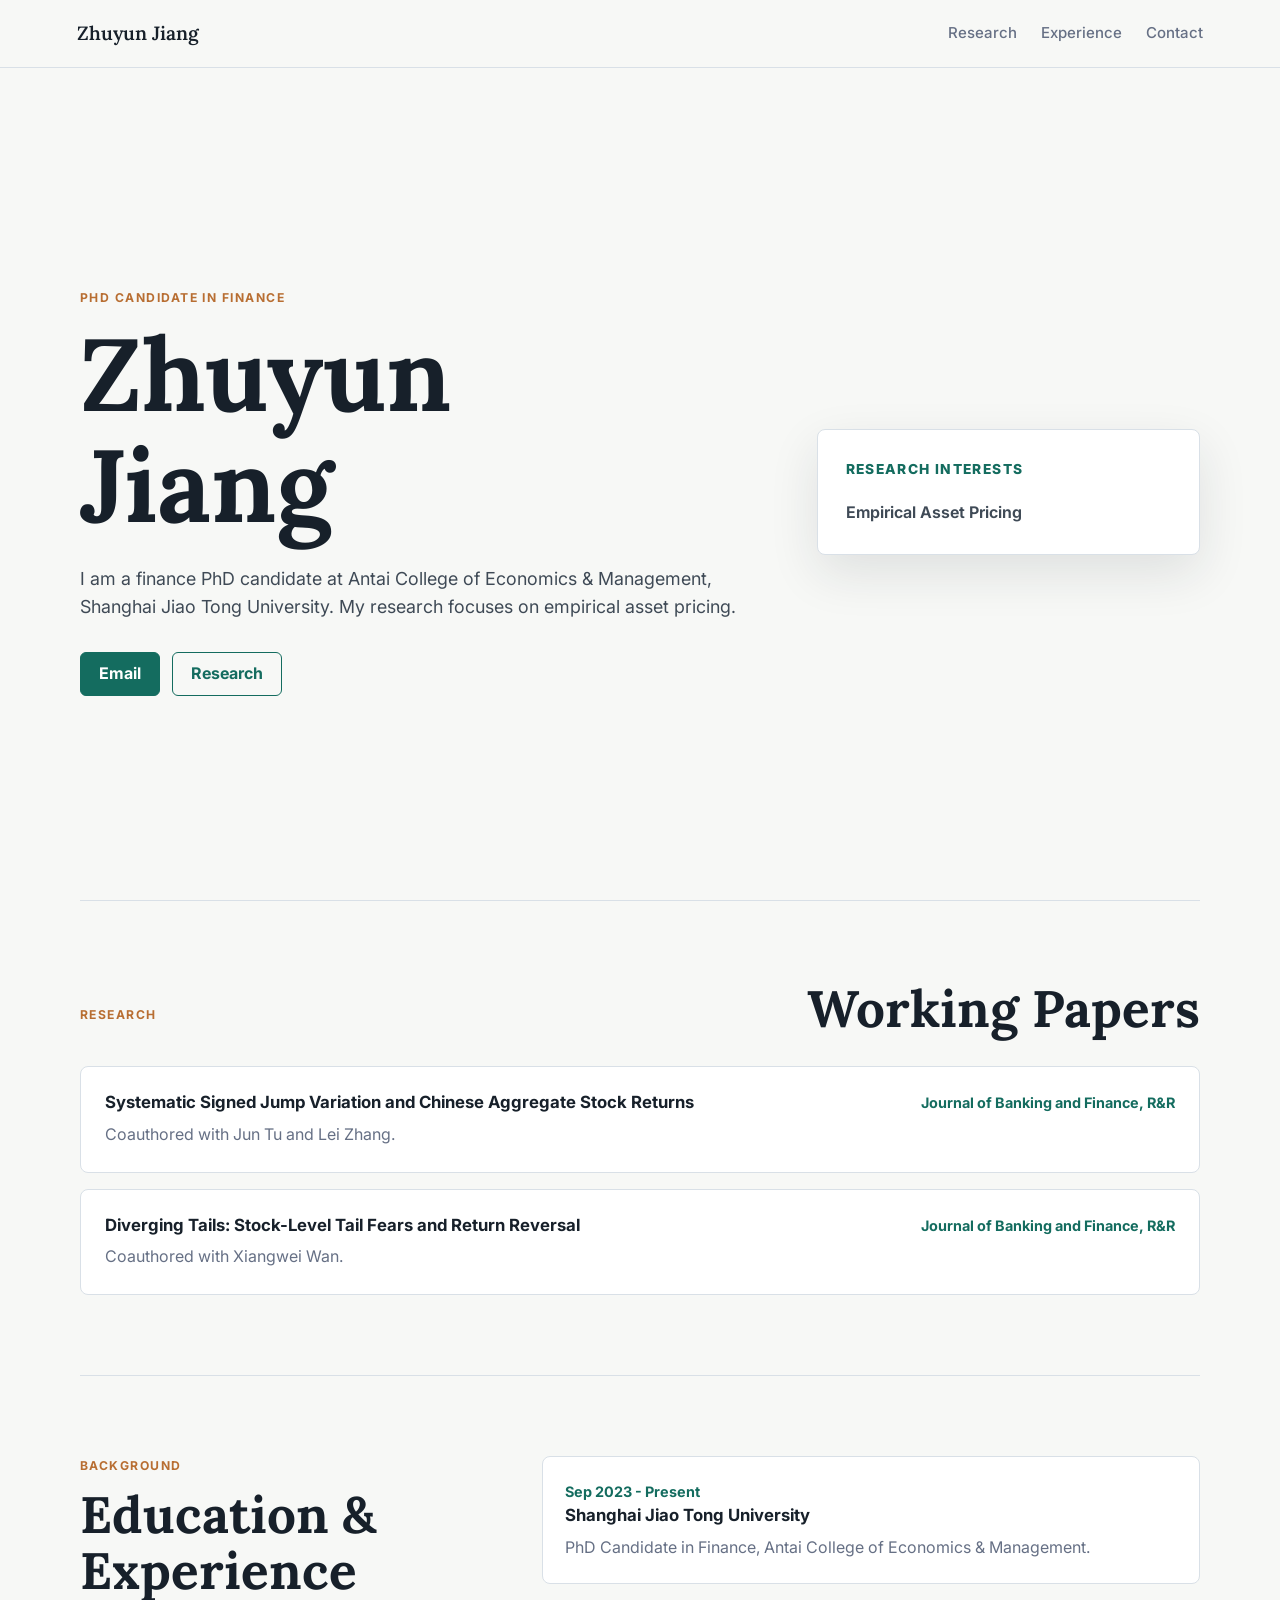
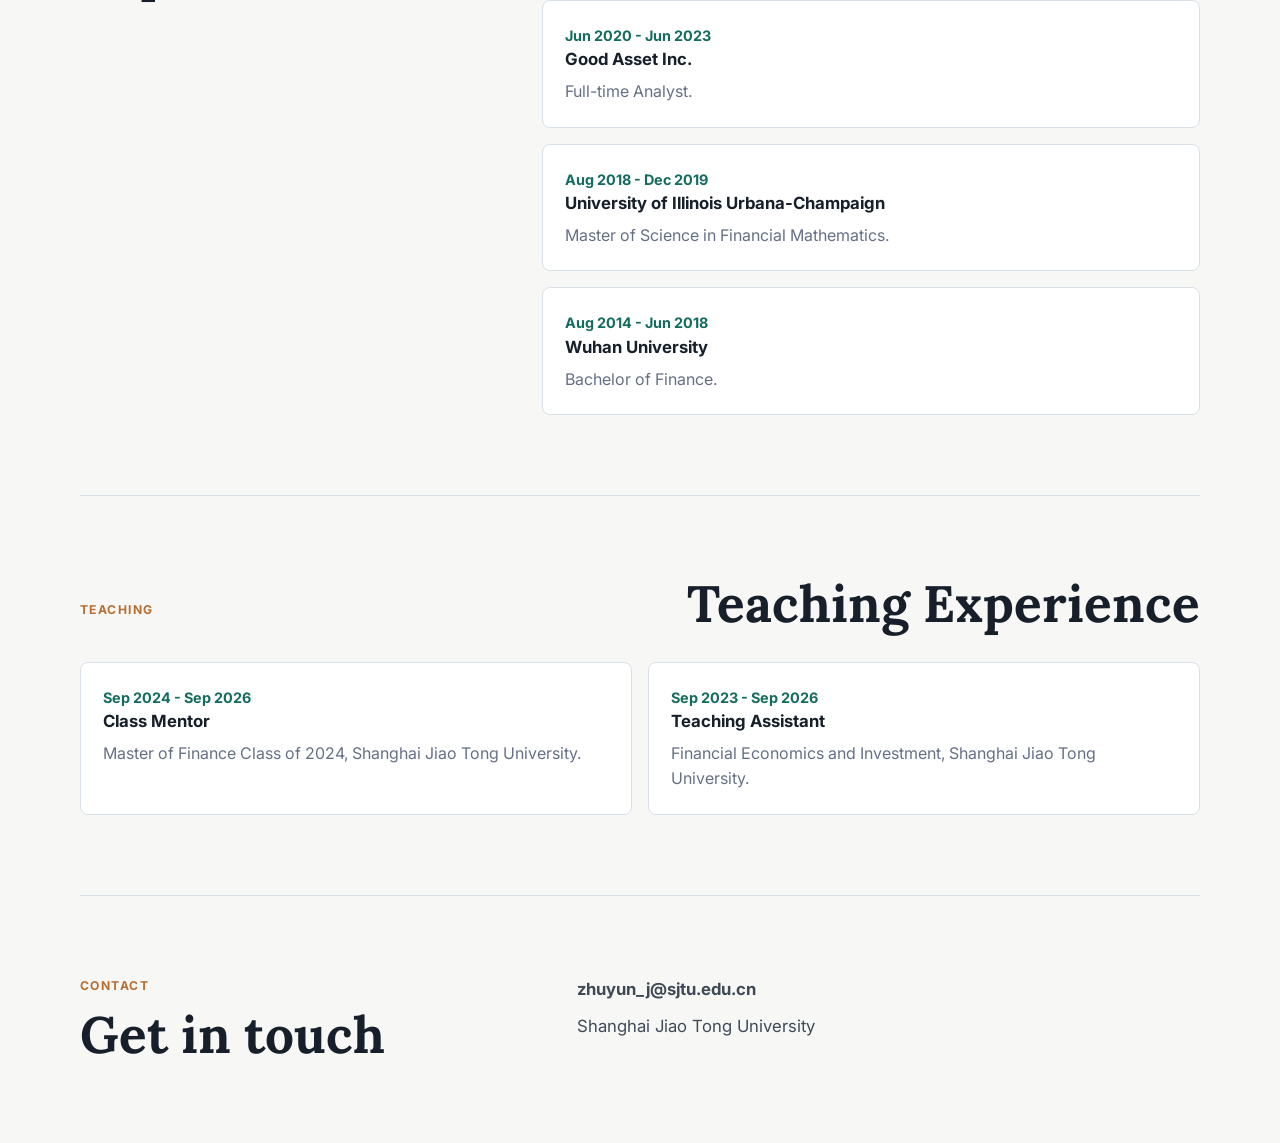
==== index.html @ d1f3a065 "Add files via upload" ====
<!DOCTYPE html>
<html lang="en">
<head>
  <meta charset="UTF-8">
  <meta name="viewport" content="width=device-width, initial-scale=1.0">
  <title>Zhuyun Jiang | Finance Researcher</title>
  <link rel="preconnect" href="https://fonts.googleapis.com">
  <link rel="preconnect" href="https://fonts.gstatic.com" crossorigin>
  <link href="https://fonts.googleapis.com/css2?family=Inter:wght@400;500;600;700&family=Lora:wght@500;600&display=swap" rel="stylesheet">
  <link rel="stylesheet" href="styles.css">
</head>
<body>
  <header class="site-header">
    <a class="brand" href="#top">Zhuyun Jiang</a>
    <nav aria-label="Primary navigation">
      <a href="#research">Research</a>
      <a href="#experience">Experience</a>
      <a href="#contact">Contact</a>
    </nav>
  </header>

  <main id="top">
    <section class="hero">
      <div class="hero-copy">
        <p class="eyebrow">PhD Candidate in Finance</p>
        <h1>Zhuyun Jiang</h1>
        <p class="lead">
          I am a finance PhD candidate at Antai College of Economics &amp; Management,
          Shanghai Jiao Tong University. My research focuses on empirical asset
          pricing.
        </p>
        <div class="hero-actions" aria-label="Contact actions">
          <a class="button primary" href="mailto:zhuyun_j@sjtu.edu.cn">Email</a>
          <a class="button secondary" href="#research">Research</a>
        </div>
      </div>
      <aside class="research-panel" aria-label="Research interests">
        <p class="panel-label">Research Interests</p>
        <ul>
          <li>Empirical Asset Pricing</li>
        </ul>
      </aside>
    </section>

    <section class="section" id="research">
      <div class="section-heading">
        <p class="section-label">Research</p>
        <h2>Working Papers</h2>
      </div>
      <div class="paper-list">
        <article class="paper">
          <div>
            <h3>Systematic Signed Jump Variation and Chinese Aggregate Stock Returns</h3>
            <p>Coauthored with Jun Tu and Lei Zhang.</p>
          </div>
          <span>Journal of Banking and Finance, R&amp;R</span>
        </article>
        <article class="paper">
          <div>
            <h3>Diverging Tails: Stock-Level Tail Fears and Return Reversal</h3>
            <p>Coauthored with Xiangwei Wan.</p>
          </div>
          <span>Journal of Banking and Finance, R&amp;R</span>
        </article>
      </div>
    </section>

    <section class="section split" id="experience">
      <div class="section-heading">
        <p class="section-label">Background</p>
        <h2>Education &amp; Experience</h2>
      </div>
      <div class="timeline">
        <article>
          <time>Sep 2023 - Present</time>
          <h3>Shanghai Jiao Tong University</h3>
          <p>PhD Candidate in Finance, Antai College of Economics &amp; Management.</p>
        </article>
        <article>
          <time>Jun 2020 - Jun 2023</time>
          <h3>Good Asset Inc.</h3>
          <p>Full-time Analyst.</p>
        </article>
        <article>
          <time>Aug 2018 - Dec 2019</time>
          <h3>University of Illinois Urbana-Champaign</h3>
          <p>Master of Science in Financial Mathematics.</p>
        </article>
        <article>
          <time>Aug 2014 - Jun 2018</time>
          <h3>Wuhan University</h3>
          <p>Bachelor of Finance.</p>
        </article>
      </div>
    </section>

    <section class="section teaching" id="teaching">
      <div class="section-heading">
        <p class="section-label">Teaching</p>
        <h2>Teaching Experience</h2>
      </div>
      <div class="teaching-grid">
        <article>
          <time>Sep 2024 - Sep 2026</time>
          <h3>Class Mentor</h3>
          <p>Master of Finance Class of 2024, Shanghai Jiao Tong University.</p>
        </article>
        <article>
          <time>Sep 2023 - Sep 2026</time>
          <h3>Teaching Assistant</h3>
          <p>Financial Economics and Investment, Shanghai Jiao Tong University.</p>
        </article>
      </div>
    </section>

    <section class="section contact" id="contact">
      <div>
        <p class="section-label">Contact</p>
        <h2>Get in touch</h2>
      </div>
      <address>
        <a href="mailto:zhuyun_j@sjtu.edu.cn">zhuyun_j@sjtu.edu.cn</a>
        <span>Shanghai Jiao Tong University</span>
      </address>
    </section>
  </main>
</body>
</html>
---- styles.css ----
:root {
  --ink: #17202a;
  --muted: #667085;
  --line: #d9e0e7;
  --paper: #f7f8f6;
  --surface: #ffffff;
  --accent: #146c5f;
  --accent-dark: #0f4d45;
  --warm: #b86e32;
  --shadow: 0 18px 50px rgba(23, 32, 42, 0.11);
}

* {
  box-sizing: border-box;
}

html {
  scroll-behavior: smooth;
}

body {
  margin: 0;
  color: var(--ink);
  background: var(--paper);
  font-family: Inter, system-ui, -apple-system, BlinkMacSystemFont, "Segoe UI", sans-serif;
  line-height: 1.6;
}

a {
  color: inherit;
  text-decoration: none;
}

.site-header {
  position: sticky;
  top: 0;
  z-index: 10;
  display: flex;
  align-items: center;
  justify-content: space-between;
  min-height: 68px;
  padding: 0 6vw;
  background: rgba(247, 248, 246, 0.92);
  border-bottom: 1px solid var(--line);
  backdrop-filter: blur(14px);
}

.brand {
  font-family: Lora, Georgia, serif;
  font-size: 1.2rem;
  font-weight: 600;
}

nav {
  display: flex;
  gap: 24px;
  color: var(--muted);
  font-size: 0.94rem;
  font-weight: 500;
}

nav a:hover,
address a:hover {
  color: var(--accent);
}

main {
  width: min(1120px, 88vw);
  margin: 0 auto;
}

.hero {
  display: grid;
  grid-template-columns: minmax(0, 1fr) minmax(280px, 0.56fr);
  gap: 52px;
  align-items: center;
  min-height: calc(100vh - 68px);
  padding: 58px 0 42px;
}

.eyebrow,
.section-label {
  margin: 0 0 12px;
  color: var(--warm);
  font-size: 0.76rem;
  font-weight: 700;
  letter-spacing: 0.12em;
  text-transform: uppercase;
}

h1,
h2,
h3,
p {
  margin-top: 0;
}

h1,
h2 {
  font-family: Lora, Georgia, serif;
  line-height: 1.08;
}

h1 {
  max-width: 620px;
  margin-bottom: 24px;
  font-size: clamp(3rem, 8vw, 6.7rem);
}

h2 {
  margin-bottom: 0;
  font-size: clamp(2rem, 4vw, 3.4rem);
}

h3 {
  margin-bottom: 8px;
  font-size: 1.05rem;
  line-height: 1.35;
}

.lead {
  max-width: 670px;
  color: #3f4a56;
  font-size: 1.12rem;
}

.hero-actions {
  display: flex;
  flex-wrap: wrap;
  gap: 12px;
  margin-top: 30px;
}

.button {
  display: inline-flex;
  align-items: center;
  justify-content: center;
  min-height: 44px;
  padding: 0 18px;
  border: 1px solid var(--accent);
  border-radius: 6px;
  font-weight: 700;
}

.button.primary {
  color: white;
  background: var(--accent);
}

.button.primary:hover {
  background: var(--accent-dark);
}

.button.secondary {
  color: var(--accent);
  background: transparent;
}

.research-panel {
  padding: 28px;
  background: var(--surface);
  border: 1px solid var(--line);
  border-radius: 8px;
  box-shadow: var(--shadow);
}

.panel-label {
  margin-bottom: 20px;
  color: var(--accent);
  font-size: 0.86rem;
  font-weight: 800;
  letter-spacing: 0.1em;
  text-transform: uppercase;
}

.research-panel ul {
  display: grid;
  gap: 14px;
  margin: 0;
  padding: 0;
  list-style: none;
}

.research-panel li {
  padding-bottom: 14px;
  border-bottom: 1px solid var(--line);
  color: #3f4a56;
  font-weight: 650;
}

.research-panel li:last-child {
  padding-bottom: 0;
  border-bottom: 0;
}

.section {
  padding: 80px 0;
  border-top: 1px solid var(--line);
}

.contact {
  display: grid;
  grid-template-columns: 0.72fr 1fr;
  gap: 48px;
  align-items: start;
}

.contact address {
  max-width: 700px;
  color: #3f4a56;
  font-size: 1.05rem;
}

.section-heading {
  display: flex;
  align-items: end;
  justify-content: space-between;
  gap: 28px;
  margin-bottom: 30px;
}

.paper-list,
.timeline,
.teaching-grid {
  display: grid;
  gap: 16px;
}

.paper,
.timeline article,
.teaching-grid article {
  background: var(--surface);
  border: 1px solid var(--line);
  border-radius: 8px;
}

.paper {
  display: grid;
  grid-template-columns: 1fr auto;
  gap: 28px;
  align-items: start;
  padding: 24px;
}

.paper p,
.timeline p,
.teaching-grid p {
  margin-bottom: 0;
  color: var(--muted);
}

.paper span,
time {
  color: var(--accent);
  font-size: 0.9rem;
  font-weight: 700;
  white-space: nowrap;
}

.split {
  display: grid;
  grid-template-columns: 0.62fr 1fr;
  gap: 54px;
}

.split .section-heading {
  display: block;
  margin-bottom: 0;
}

.timeline article,
.teaching-grid article {
  padding: 22px;
}

.teaching-grid {
  grid-template-columns: repeat(2, minmax(0, 1fr));
}

address {
  display: grid;
  gap: 10px;
  font-style: normal;
}

address a {
  font-weight: 700;
}

@media (max-width: 860px) {
  .site-header {
    align-items: flex-start;
    flex-direction: column;
    gap: 10px;
    padding-top: 14px;
    padding-bottom: 14px;
  }

  nav {
    width: 100%;
    gap: 14px;
    overflow-x: auto;
    padding-bottom: 2px;
  }

  .hero,
  .split,
  .contact {
    grid-template-columns: 1fr;
  }

  .hero {
    min-height: auto;
    padding-top: 44px;
  }

  .paper,
  .teaching-grid {
    grid-template-columns: 1fr;
  }

  .paper span,
  time {
    white-space: normal;
  }

  .section {
    padding: 58px 0;
  }
}

@media (max-width: 520px) {
  main {
    width: min(100% - 32px, 1120px);
  }

  h1 {
    font-size: 3rem;
  }

  .lead {
    font-size: 1rem;
  }
}
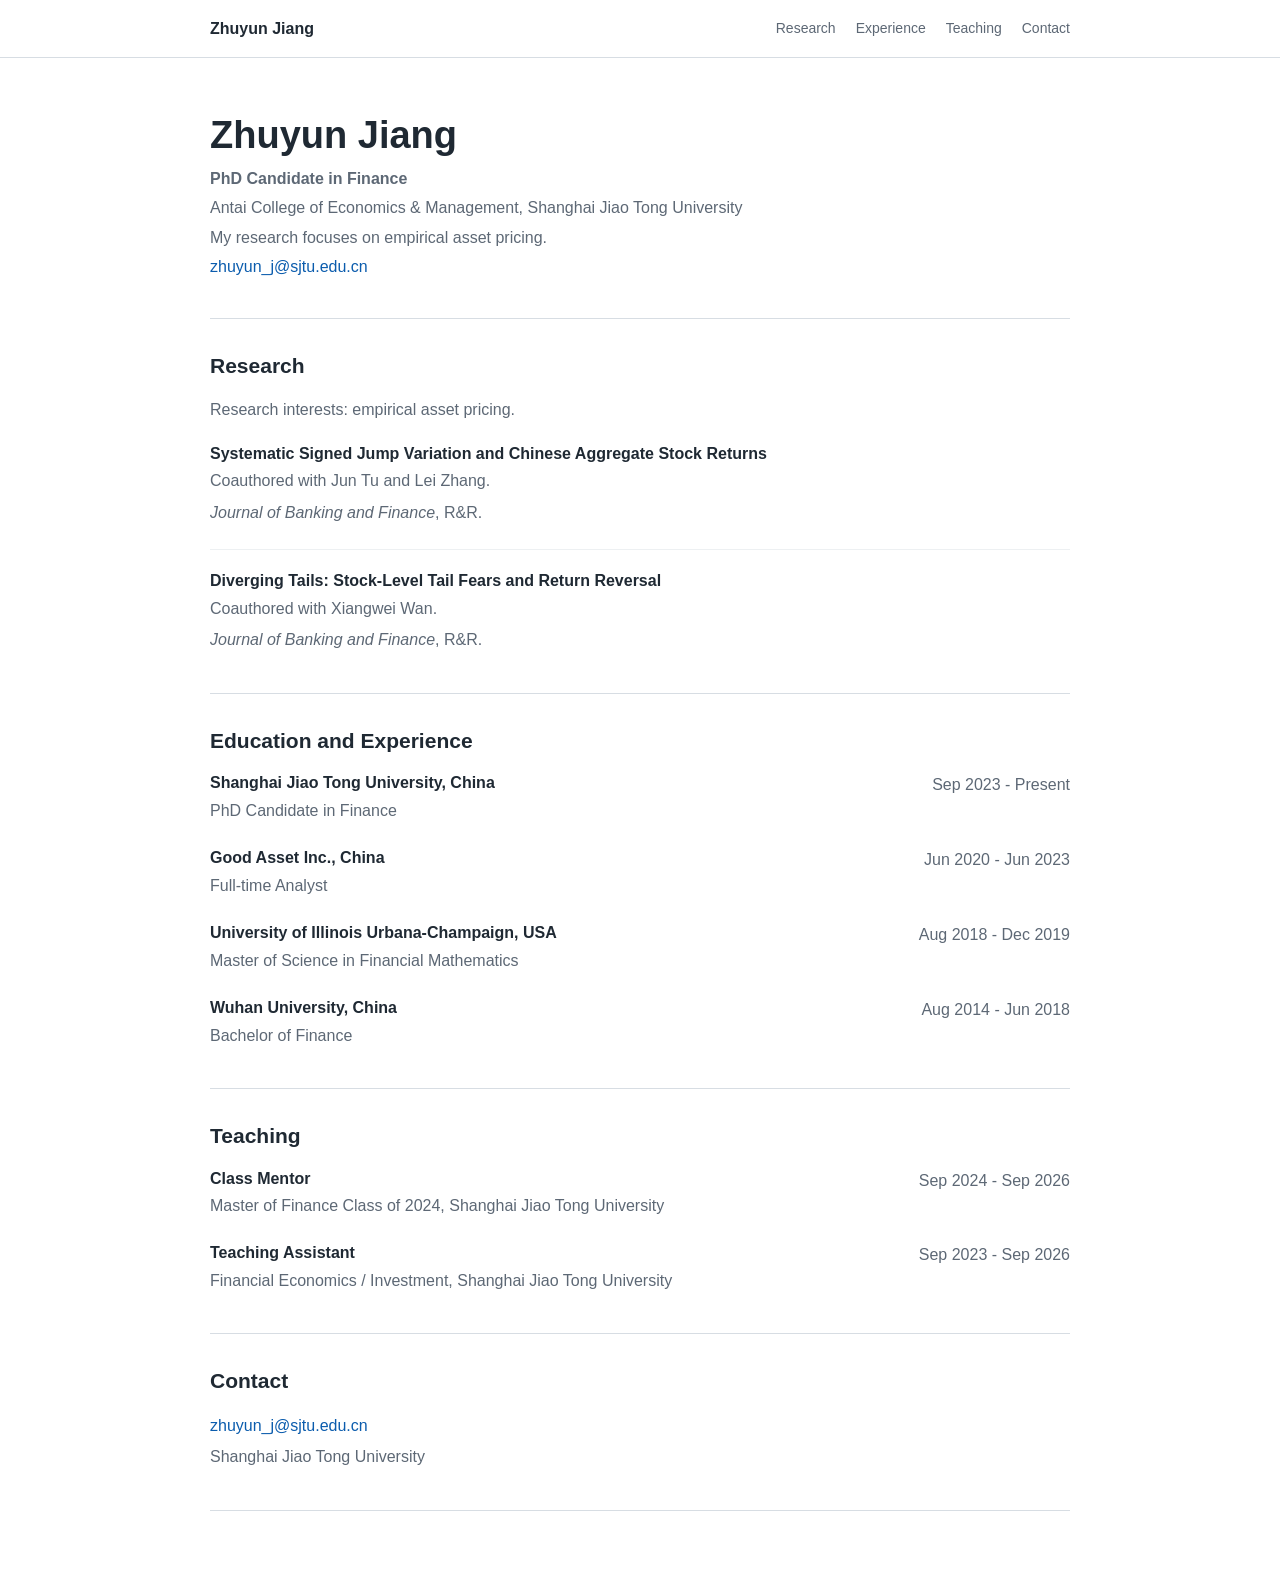
==== commit 0748d34c: "Add files via upload" ====
--- a/index.html
+++ b/index.html
@@ -3,125 +3,100 @@
 <head>
   <meta charset="UTF-8">
   <meta name="viewport" content="width=device-width, initial-scale=1.0">
-  <title>Zhuyun Jiang | Finance Researcher</title>
-  <link rel="preconnect" href="https://fonts.googleapis.com">
-  <link rel="preconnect" href="https://fonts.gstatic.com" crossorigin>
-  <link href="https://fonts.googleapis.com/css2?family=Inter:wght@400;500;600;700&family=Lora:wght@500;600&display=swap" rel="stylesheet">
+  <title>Zhuyun Jiang</title>
   <link rel="stylesheet" href="styles.css">
 </head>
 <body>
   <header class="site-header">
-    <a class="brand" href="#top">Zhuyun Jiang</a>
+    <a class="site-name" href="#top">Zhuyun Jiang</a>
     <nav aria-label="Primary navigation">
       <a href="#research">Research</a>
       <a href="#experience">Experience</a>
+      <a href="#teaching">Teaching</a>
       <a href="#contact">Contact</a>
     </nav>
   </header>
 
   <main id="top">
-    <section class="hero">
-      <div class="hero-copy">
-        <p class="eyebrow">PhD Candidate in Finance</p>
-        <h1>Zhuyun Jiang</h1>
-        <p class="lead">
-          I am a finance PhD candidate at Antai College of Economics &amp; Management,
-          Shanghai Jiao Tong University. My research focuses on empirical asset
-          pricing.
-        </p>
-        <div class="hero-actions" aria-label="Contact actions">
-          <a class="button primary" href="mailto:zhuyun_j@sjtu.edu.cn">Email</a>
-          <a class="button secondary" href="#research">Research</a>
-        </div>
-      </div>
-      <aside class="research-panel" aria-label="Research interests">
-        <p class="panel-label">Research Interests</p>
-        <ul>
-          <li>Empirical Asset Pricing</li>
-        </ul>
-      </aside>
+    <section class="intro">
+      <h1>Zhuyun Jiang</h1>
+      <p class="title">PhD Candidate in Finance</p>
+      <p>Antai College of Economics &amp; Management, Shanghai Jiao Tong University</p>
+      <p>My research focuses on empirical asset pricing.</p>
+      <p><a href="mailto:zhuyun_j@sjtu.edu.cn">zhuyun_j@sjtu.edu.cn</a></p>
     </section>
 
-    <section class="section" id="research">
-      <div class="section-heading">
-        <p class="section-label">Research</p>
-        <h2>Working Papers</h2>
+    <section id="research">
+      <h2>Research</h2>
+      <p class="section-note">Research interests: empirical asset pricing.</p>
+
+      <div class="item">
+        <h3>Systematic Signed Jump Variation and Chinese Aggregate Stock Returns</h3>
+        <p>Coauthored with Jun Tu and Lei Zhang.</p>
+        <p><em>Journal of Banking and Finance</em>, R&amp;R.</p>
       </div>
-      <div class="paper-list">
-        <article class="paper">
-          <div>
-            <h3>Systematic Signed Jump Variation and Chinese Aggregate Stock Returns</h3>
-            <p>Coauthored with Jun Tu and Lei Zhang.</p>
-          </div>
-          <span>Journal of Banking and Finance, R&amp;R</span>
-        </article>
-        <article class="paper">
-          <div>
-            <h3>Diverging Tails: Stock-Level Tail Fears and Return Reversal</h3>
-            <p>Coauthored with Xiangwei Wan.</p>
-          </div>
-          <span>Journal of Banking and Finance, R&amp;R</span>
-        </article>
+
+      <div class="item">
+        <h3>Diverging Tails: Stock-Level Tail Fears and Return Reversal</h3>
+        <p>Coauthored with Xiangwei Wan.</p>
+        <p><em>Journal of Banking and Finance</em>, R&amp;R.</p>
       </div>
     </section>
 
-    <section class="section split" id="experience">
-      <div class="section-heading">
-        <p class="section-label">Background</p>
-        <h2>Education &amp; Experience</h2>
+    <section id="experience">
+      <h2>Education and Experience</h2>
+      <div class="row">
+        <div>
+          <h3>Shanghai Jiao Tong University, China</h3>
+          <p>PhD Candidate in Finance</p>
+        </div>
+        <span>Sep 2023 - Present</span>
       </div>
-      <div class="timeline">
-        <article>
-          <time>Sep 2023 - Present</time>
-          <h3>Shanghai Jiao Tong University</h3>
-          <p>PhD Candidate in Finance, Antai College of Economics &amp; Management.</p>
-        </article>
-        <article>
-          <time>Jun 2020 - Jun 2023</time>
-          <h3>Good Asset Inc.</h3>
-          <p>Full-time Analyst.</p>
-        </article>
-        <article>
-          <time>Aug 2018 - Dec 2019</time>
-          <h3>University of Illinois Urbana-Champaign</h3>
-          <p>Master of Science in Financial Mathematics.</p>
-        </article>
-        <article>
-          <time>Aug 2014 - Jun 2018</time>
-          <h3>Wuhan University</h3>
-          <p>Bachelor of Finance.</p>
-        </article>
+      <div class="row">
+        <div>
+          <h3>Good Asset Inc., China</h3>
+          <p>Full-time Analyst</p>
+        </div>
+        <span>Jun 2020 - Jun 2023</span>
+      </div>
+      <div class="row">
+        <div>
+          <h3>University of Illinois Urbana-Champaign, USA</h3>
+          <p>Master of Science in Financial Mathematics</p>
+        </div>
+        <span>Aug 2018 - Dec 2019</span>
+      </div>
+      <div class="row">
+        <div>
+          <h3>Wuhan University, China</h3>
+          <p>Bachelor of Finance</p>
+        </div>
+        <span>Aug 2014 - Jun 2018</span>
       </div>
     </section>
 
-    <section class="section teaching" id="teaching">
-      <div class="section-heading">
-        <p class="section-label">Teaching</p>
-        <h2>Teaching Experience</h2>
+    <section id="teaching">
+      <h2>Teaching</h2>
+      <div class="row">
+        <div>
+          <h3>Class Mentor</h3>
+          <p>Master of Finance Class of 2024, Shanghai Jiao Tong University</p>
+        </div>
+        <span>Sep 2024 - Sep 2026</span>
       </div>
-      <div class="teaching-grid">
-        <article>
-          <time>Sep 2024 - Sep 2026</time>
-          <h3>Class Mentor</h3>
-          <p>Master of Finance Class of 2024, Shanghai Jiao Tong University.</p>
-        </article>
-        <article>
-          <time>Sep 2023 - Sep 2026</time>
+      <div class="row">
+        <div>
           <h3>Teaching Assistant</h3>
-          <p>Financial Economics and Investment, Shanghai Jiao Tong University.</p>
-        </article>
+          <p>Financial Economics / Investment, Shanghai Jiao Tong University</p>
+        </div>
+        <span>Sep 2023 - Sep 2026</span>
       </div>
     </section>
 
-    <section class="section contact" id="contact">
-      <div>
-        <p class="section-label">Contact</p>
-        <h2>Get in touch</h2>
-      </div>
-      <address>
-        <a href="mailto:zhuyun_j@sjtu.edu.cn">zhuyun_j@sjtu.edu.cn</a>
-        <span>Shanghai Jiao Tong University</span>
-      </address>
+    <section id="contact">
+      <h2>Contact</h2>
+      <p><a href="mailto:zhuyun_j@sjtu.edu.cn">zhuyun_j@sjtu.edu.cn</a></p>
+      <p>Shanghai Jiao Tong University</p>
     </section>
   </main>
 </body>
--- a/styles.css
+++ b/styles.css
@@ -1,13 +1,10 @@
 :root {
-  --ink: #17202a;
-  --muted: #667085;
-  --line: #d9e0e7;
-  --paper: #f7f8f6;
-  --surface: #ffffff;
-  --accent: #146c5f;
-  --accent-dark: #0f4d45;
-  --warm: #b86e32;
-  --shadow: 0 18px 50px rgba(23, 32, 42, 0.11);
+  --text: #1f2933;
+  --muted: #5d6875;
+  --line: #d7dde3;
+  --link: #0b5cad;
+  --bg: #ffffff;
+  --soft: #f7f8fa;
 }
 
 * {
@@ -20,325 +17,170 @@
 
 body {
   margin: 0;
-  color: var(--ink);
-  background: var(--paper);
-  font-family: Inter, system-ui, -apple-system, BlinkMacSystemFont, "Segoe UI", sans-serif;
+  color: var(--text);
+  background: var(--bg);
+  font-family: -apple-system, BlinkMacSystemFont, "Segoe UI", Arial, sans-serif;
+  font-size: 16px;
   line-height: 1.6;
 }
 
 a {
-  color: inherit;
+  color: var(--link);
   text-decoration: none;
+}
+
+a:hover {
+  text-decoration: underline;
 }
 
 .site-header {
   position: sticky;
   top: 0;
-  z-index: 10;
   display: flex;
   align-items: center;
   justify-content: space-between;
-  min-height: 68px;
-  padding: 0 6vw;
-  background: rgba(247, 248, 246, 0.92);
+  gap: 24px;
+  min-height: 58px;
+  padding: 0 max(24px, calc((100vw - 860px) / 2));
+  background: rgba(255, 255, 255, 0.96);
   border-bottom: 1px solid var(--line);
-  backdrop-filter: blur(14px);
 }
 
-.brand {
-  font-family: Lora, Georgia, serif;
-  font-size: 1.2rem;
-  font-weight: 600;
+.site-name {
+  color: var(--text);
+  font-weight: 700;
 }
 
 nav {
   display: flex;
-  gap: 24px;
-  color: var(--muted);
-  font-size: 0.94rem;
-  font-weight: 500;
+  gap: 20px;
+  font-size: 14px;
 }
 
-nav a:hover,
-address a:hover {
-  color: var(--accent);
+nav a {
+  color: var(--muted);
 }
 
 main {
-  width: min(1120px, 88vw);
-  margin: 0 auto;
+  width: min(860px, calc(100% - 48px));
+  margin: 0 auto 72px;
 }
 
-.hero {
-  display: grid;
-  grid-template-columns: minmax(0, 1fr) minmax(280px, 0.56fr);
-  gap: 52px;
-  align-items: center;
-  min-height: calc(100vh - 68px);
-  padding: 58px 0 42px;
-}
-
-.eyebrow,
-.section-label {
-  margin: 0 0 12px;
-  color: var(--warm);
-  font-size: 0.76rem;
-  font-weight: 700;
-  letter-spacing: 0.12em;
-  text-transform: uppercase;
-}
-
-h1,
-h2,
-h3,
-p {
-  margin-top: 0;
-}
-
-h1,
-h2 {
-  font-family: Lora, Georgia, serif;
-  line-height: 1.08;
+.intro {
+  padding: 56px 0 34px;
+  border-bottom: 1px solid var(--line);
 }
 
 h1 {
-  max-width: 620px;
-  margin-bottom: 24px;
-  font-size: clamp(3rem, 8vw, 6.7rem);
+  margin: 0 0 8px;
+  font-size: 38px;
+  line-height: 1.15;
+}
+
+.title {
+  color: var(--text);
+  font-weight: 600;
+}
+
+.intro p {
+  max-width: 720px;
+  margin: 4px 0;
+  color: var(--muted);
+}
+
+section {
+  padding: 34px 0;
+  border-bottom: 1px solid var(--line);
 }
 
 h2 {
-  margin-bottom: 0;
-  font-size: clamp(2rem, 4vw, 3.4rem);
+  margin: 0 0 18px;
+  font-size: 21px;
+  line-height: 1.25;
 }
 
 h3 {
-  margin-bottom: 8px;
-  font-size: 1.05rem;
-  line-height: 1.35;
+  margin: 0 0 3px;
+  font-size: 16px;
+  line-height: 1.4;
 }
 
-.lead {
-  max-width: 670px;
-  color: #3f4a56;
-  font-size: 1.12rem;
+p {
+  margin: 0 0 6px;
 }
 
-.hero-actions {
-  display: flex;
-  flex-wrap: wrap;
-  gap: 12px;
-  margin-top: 30px;
+.section-note {
+  margin-bottom: 20px;
+  color: var(--muted);
 }
 
-.button {
-  display: inline-flex;
-  align-items: center;
-  justify-content: center;
-  min-height: 44px;
-  padding: 0 18px;
-  border: 1px solid var(--accent);
-  border-radius: 6px;
-  font-weight: 700;
+.item {
+  margin: 0 0 20px;
+  padding: 0 0 18px;
+  border-bottom: 1px solid #edf0f2;
 }
 
-.button.primary {
-  color: white;
-  background: var(--accent);
-}
-
-.button.primary:hover {
-  background: var(--accent-dark);
-}
-
-.button.secondary {
-  color: var(--accent);
-  background: transparent;
-}
-
-.research-panel {
-  padding: 28px;
-  background: var(--surface);
-  border: 1px solid var(--line);
-  border-radius: 8px;
-  box-shadow: var(--shadow);
-}
-
-.panel-label {
-  margin-bottom: 20px;
-  color: var(--accent);
-  font-size: 0.86rem;
-  font-weight: 800;
-  letter-spacing: 0.1em;
-  text-transform: uppercase;
-}
-
-.research-panel ul {
-  display: grid;
-  gap: 14px;
-  margin: 0;
-  padding: 0;
-  list-style: none;
-}
-
-.research-panel li {
-  padding-bottom: 14px;
-  border-bottom: 1px solid var(--line);
-  color: #3f4a56;
-  font-weight: 650;
-}
-
-.research-panel li:last-child {
+.item:last-child {
+  margin-bottom: 0;
   padding-bottom: 0;
   border-bottom: 0;
 }
 
-.section {
-  padding: 80px 0;
-  border-top: 1px solid var(--line);
-}
-
-.contact {
-  display: grid;
-  grid-template-columns: 0.72fr 1fr;
-  gap: 48px;
-  align-items: start;
-}
-
-.contact address {
-  max-width: 700px;
-  color: #3f4a56;
-  font-size: 1.05rem;
-}
-
-.section-heading {
-  display: flex;
-  align-items: end;
-  justify-content: space-between;
-  gap: 28px;
-  margin-bottom: 30px;
-}
-
-.paper-list,
-.timeline,
-.teaching-grid {
-  display: grid;
-  gap: 16px;
-}
-
-.paper,
-.timeline article,
-.teaching-grid article {
-  background: var(--surface);
-  border: 1px solid var(--line);
-  border-radius: 8px;
-}
-
-.paper {
-  display: grid;
-  grid-template-columns: 1fr auto;
-  gap: 28px;
-  align-items: start;
-  padding: 24px;
-}
-
-.paper p,
-.timeline p,
-.teaching-grid p {
-  margin-bottom: 0;
+.item p,
+.row p,
+#contact p {
   color: var(--muted);
 }
 
-.paper span,
-time {
-  color: var(--accent);
-  font-size: 0.9rem;
-  font-weight: 700;
+.row {
+  display: grid;
+  grid-template-columns: minmax(0, 1fr) auto;
+  gap: 24px;
+  margin-bottom: 18px;
+}
+
+.row:last-child {
+  margin-bottom: 0;
+}
+
+.row span {
+  color: var(--muted);
   white-space: nowrap;
 }
 
-.split {
-  display: grid;
-  grid-template-columns: 0.62fr 1fr;
-  gap: 54px;
-}
-
-.split .section-heading {
-  display: block;
-  margin-bottom: 0;
-}
-
-.timeline article,
-.teaching-grid article {
-  padding: 22px;
-}
-
-.teaching-grid {
-  grid-template-columns: repeat(2, minmax(0, 1fr));
-}
-
-address {
-  display: grid;
-  gap: 10px;
-  font-style: normal;
-}
-
-address a {
-  font-weight: 700;
-}
-
-@media (max-width: 860px) {
+@media (max-width: 640px) {
   .site-header {
     align-items: flex-start;
     flex-direction: column;
-    gap: 10px;
-    padding-top: 14px;
-    padding-bottom: 14px;
+    gap: 8px;
+    padding-top: 12px;
+    padding-bottom: 12px;
   }
 
   nav {
     width: 100%;
     gap: 14px;
     overflow-x: auto;
-    padding-bottom: 2px;
   }
 
-  .hero,
-  .split,
-  .contact {
-    grid-template-columns: 1fr;
+  main {
+    width: min(100% - 32px, 860px);
   }
 
-  .hero {
-    min-height: auto;
-    padding-top: 44px;
-  }
-
-  .paper,
-  .teaching-grid {
-    grid-template-columns: 1fr;
-  }
-
-  .paper span,
-  time {
-    white-space: normal;
-  }
-
-  .section {
-    padding: 58px 0;
-  }
-}
-
-@media (max-width: 520px) {
-  main {
-    width: min(100% - 32px, 1120px);
+  .intro {
+    padding-top: 36px;
   }
 
   h1 {
-    font-size: 3rem;
+    font-size: 32px;
   }
 
-  .lead {
-    font-size: 1rem;
+  .row {
+    grid-template-columns: 1fr;
+    gap: 2px;
+  }
+
+  .row span {
+    white-space: normal;
   }
 }
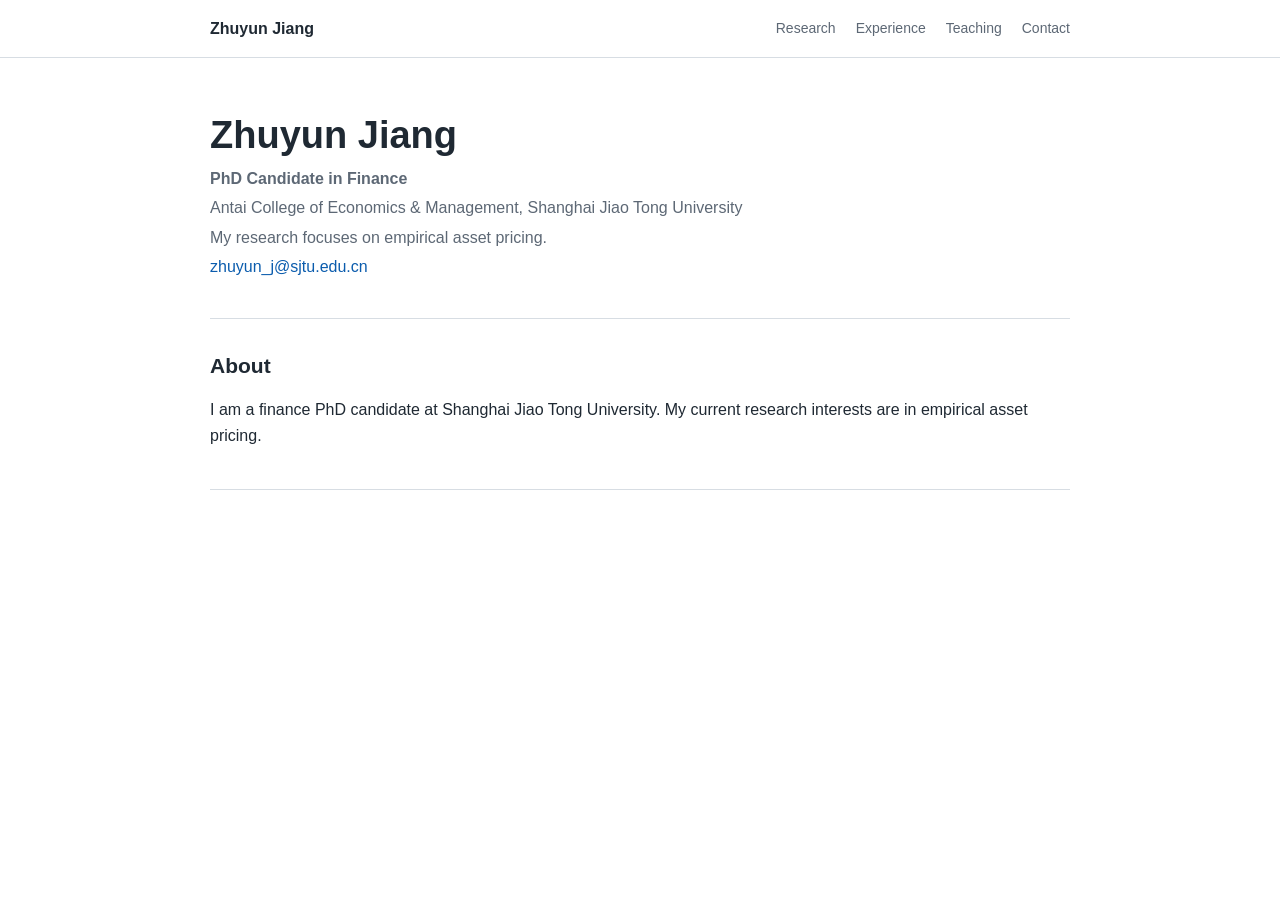
==== commit 1203fda4: "Add files via upload" ====
--- a/index.html
+++ b/index.html
@@ -8,16 +8,16 @@
 </head>
 <body>
   <header class="site-header">
-    <a class="site-name" href="#top">Zhuyun Jiang</a>
+    <a class="site-name" href="index.html">Zhuyun Jiang</a>
     <nav aria-label="Primary navigation">
-      <a href="#research">Research</a>
-      <a href="#experience">Experience</a>
-      <a href="#teaching">Teaching</a>
-      <a href="#contact">Contact</a>
+      <a href="research.html">Research</a>
+      <a href="experience.html">Experience</a>
+      <a href="teaching.html">Teaching</a>
+      <a href="contact.html">Contact</a>
     </nav>
   </header>
 
-  <main id="top">
+  <main>
     <section class="intro">
       <h1>Zhuyun Jiang</h1>
       <p class="title">PhD Candidate in Finance</p>
@@ -26,77 +26,12 @@
       <p><a href="mailto:zhuyun_j@sjtu.edu.cn">zhuyun_j@sjtu.edu.cn</a></p>
     </section>
 
-    <section id="research">
-      <h2>Research</h2>
-      <p class="section-note">Research interests: empirical asset pricing.</p>
-
-      <div class="item">
-        <h3>Systematic Signed Jump Variation and Chinese Aggregate Stock Returns</h3>
-        <p>Coauthored with Jun Tu and Lei Zhang.</p>
-        <p><em>Journal of Banking and Finance</em>, R&amp;R.</p>
-      </div>
-
-      <div class="item">
-        <h3>Diverging Tails: Stock-Level Tail Fears and Return Reversal</h3>
-        <p>Coauthored with Xiangwei Wan.</p>
-        <p><em>Journal of Banking and Finance</em>, R&amp;R.</p>
-      </div>
-    </section>
-
-    <section id="experience">
-      <h2>Education and Experience</h2>
-      <div class="row">
-        <div>
-          <h3>Shanghai Jiao Tong University, China</h3>
-          <p>PhD Candidate in Finance</p>
-        </div>
-        <span>Sep 2023 - Present</span>
-      </div>
-      <div class="row">
-        <div>
-          <h3>Good Asset Inc., China</h3>
-          <p>Full-time Analyst</p>
-        </div>
-        <span>Jun 2020 - Jun 2023</span>
-      </div>
-      <div class="row">
-        <div>
-          <h3>University of Illinois Urbana-Champaign, USA</h3>
-          <p>Master of Science in Financial Mathematics</p>
-        </div>
-        <span>Aug 2018 - Dec 2019</span>
-      </div>
-      <div class="row">
-        <div>
-          <h3>Wuhan University, China</h3>
-          <p>Bachelor of Finance</p>
-        </div>
-        <span>Aug 2014 - Jun 2018</span>
-      </div>
-    </section>
-
-    <section id="teaching">
-      <h2>Teaching</h2>
-      <div class="row">
-        <div>
-          <h3>Class Mentor</h3>
-          <p>Master of Finance Class of 2024, Shanghai Jiao Tong University</p>
-        </div>
-        <span>Sep 2024 - Sep 2026</span>
-      </div>
-      <div class="row">
-        <div>
-          <h3>Teaching Assistant</h3>
-          <p>Financial Economics / Investment, Shanghai Jiao Tong University</p>
-        </div>
-        <span>Sep 2023 - Sep 2026</span>
-      </div>
-    </section>
-
-    <section id="contact">
-      <h2>Contact</h2>
-      <p><a href="mailto:zhuyun_j@sjtu.edu.cn">zhuyun_j@sjtu.edu.cn</a></p>
-      <p>Shanghai Jiao Tong University</p>
+    <section>
+      <h2>About</h2>
+      <p>
+        I am a finance PhD candidate at Shanghai Jiao Tong University. My current
+        research interests are in empirical asset pricing.
+      </p>
     </section>
   </main>
 </body>
--- a/styles.css
+++ b/styles.css
@@ -61,6 +61,11 @@
   color: var(--muted);
 }
 
+nav a[aria-current="page"] {
+  color: var(--text);
+  font-weight: 600;
+}
+
 main {
   width: min(860px, calc(100% - 48px));
   margin: 0 auto 72px;
@@ -69,6 +74,10 @@
 .intro {
   padding: 56px 0 34px;
   border-bottom: 1px solid var(--line);
+}
+
+.page-title {
+  padding: 48px 0 24px;
 }
 
 h1 {
@@ -82,7 +91,8 @@
   font-weight: 600;
 }
 
-.intro p {
+.intro p,
+.page-title p {
   max-width: 720px;
   margin: 4px 0;
   color: var(--muted);
